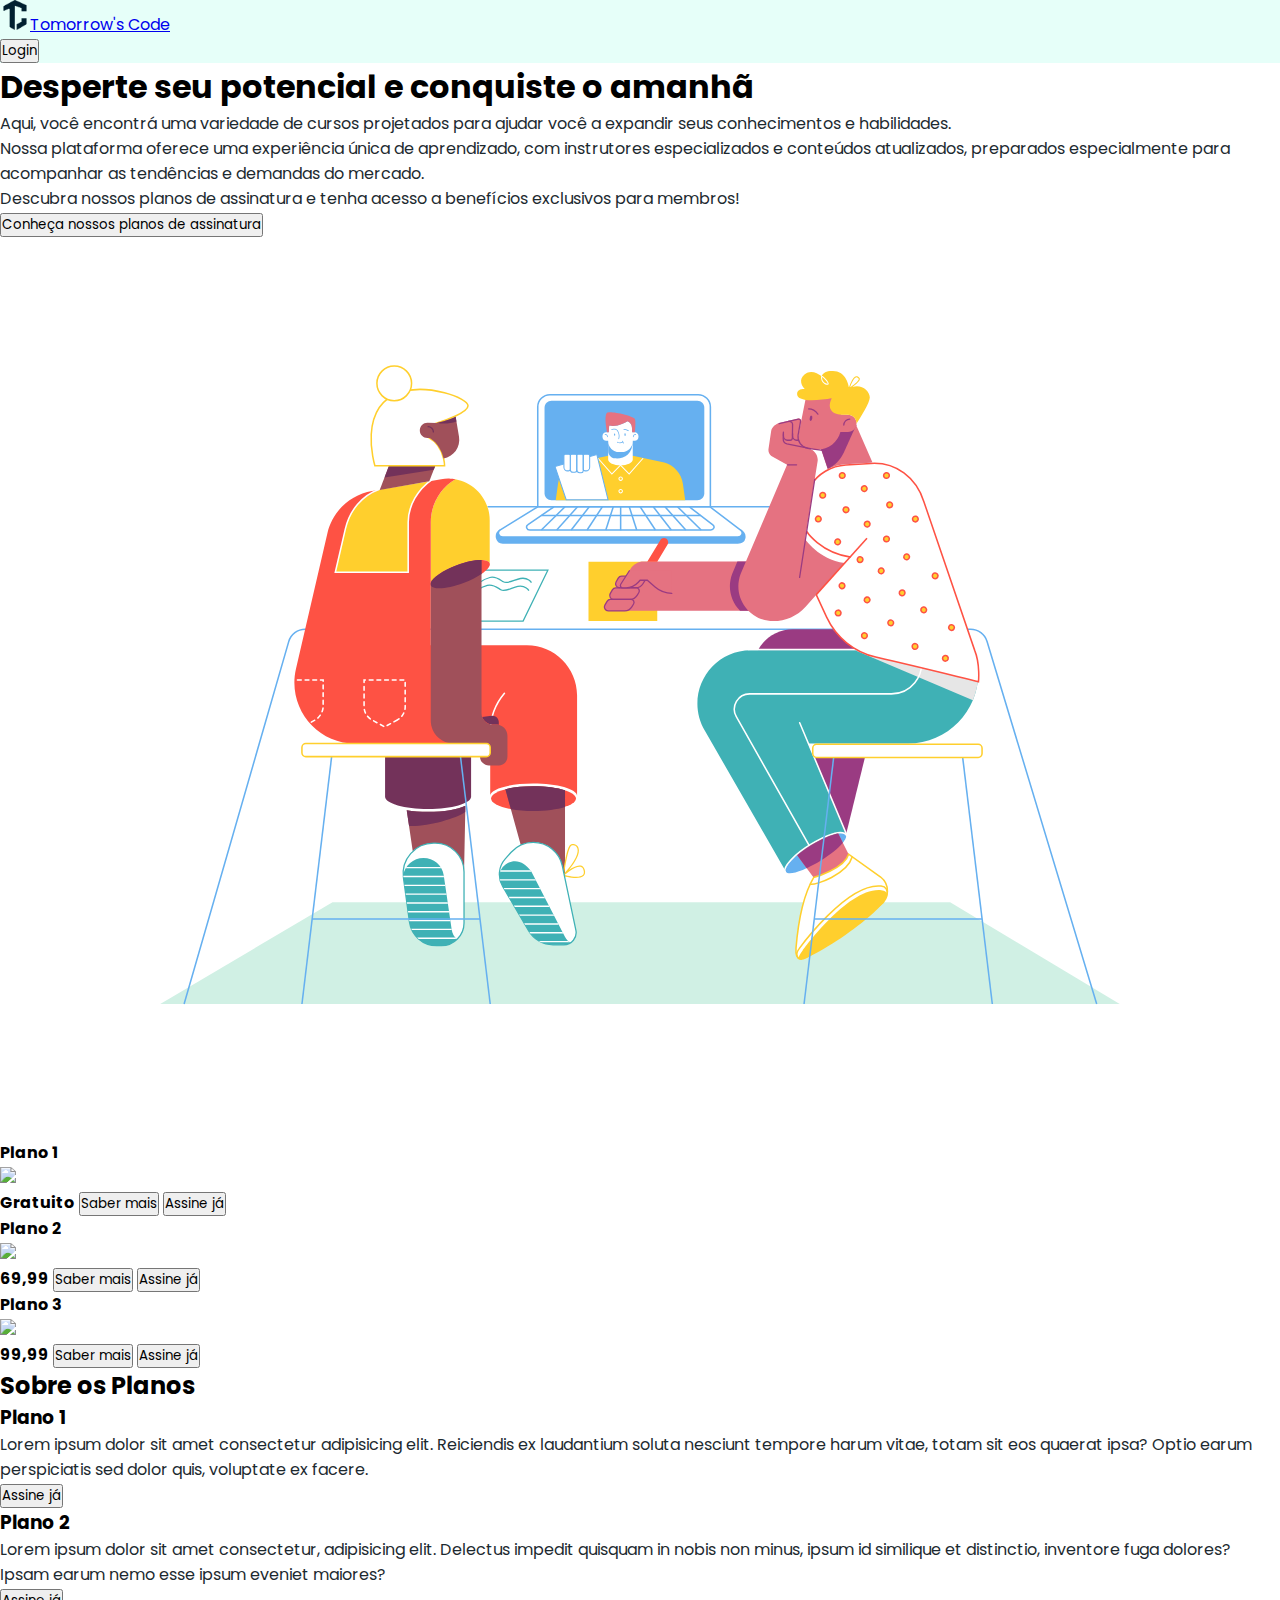
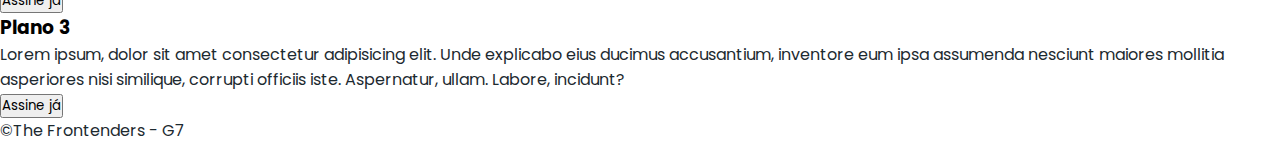
==== index.html @ b1575013 "abertura de section para separar as div" ====
<!DOCTYPE html>
<html lang="pt-br">
  <head>
    <meta charset="UTF-8" />
    <meta name="viewport" content="width=device-width, initial-scale=1.0" />
    <!--Link CSS-->
    <link rel="stylesheet" href="./css/index.css" />
    <link rel="stylesheet" href="./css/reset.css" />

    <!--link e scripts do Bootstrap-->
    <link
      rel="stylesheet"
      href="https://stackpath.bootstrapcdn.com/bootstrap/4.1.3/css/bootstrap.min.css"
      integrity="sha384-MCw98/SFnGE8fJT3GXwEOngsV7Zt27NXFoaoApmYm81iuXoPkFOJwJ8ERdknLPMO"
      crossorigin="anonymous"
    />
    <script
      src="https://code.jquery.com/jquery-3.3.1.slim.min.js"
      integrity="sha384-q8i/X+965DzO0rT7abK41JStQIAqVgRVzpbzo5smXKp4YfRvH+8abtTE1Pi6jizo"
      crossorigin="anonymous"
      defer
    ></script>
    <script
      src="https://cdnjs.cloudflare.com/ajax/libs/popper.js/1.14.3/umd/popper.min.js"
      integrity="sha384-ZMP7rVo3mIykV+2+9J3UJ46jBk0WLaUAdn689aCwoqbBJiSnjAK/l8WvCWPIPm49"
      crossorigin="anonymous"
      defer
    ></script>
    <script
      src="https://stackpath.bootstrapcdn.com/bootstrap/4.1.3/js/bootstrap.min.js"
      integrity="sha384-ChfqqxuZUCnJSK3+MXmPNIyE6ZbWh2IMqE241rYiqJxyMiZ6OW/JmZQ5stwEULTy"
      crossorigin="anonymous"
      defer
    ></script>

    <title>Tomorrow's Code</title>
  </head>

  <body>
    <header>
      <nav
        class="navbar justify-content-lg-between"
        style="background-color: #e6fff9"
      >
        <!--logotipo-->
        <a class="navbar-brand" href="./index.html">
          <img
            src="./assets/logo.svg"
            width="30"
            height="30"
            alt=""
          />Tomorrow's Code
        </a>

        <!--Nav links-->
        <div class="justify-content-lg-between">
          <!--Botão de login-->
          <button type="button" class="btn btn-outline-info">Login</button>
          <!-- Botão de cadastro
                    <button type="button" class="btn btn-info">Inscreva-se</button> -->
        </div>
      </nav>
    </header>

    <body>
      <main>
        <div class="container">
          <div class="row align-items-center">
            <div class="col-lg-6">
              <div class="mb-5 mb-lg-0 text-lg-start">
                <h1 class="mb-4">
                  Desperte seu potencial e conquiste o amanhã
                </h1>
                <p class="fw-normal text-muted mb-3">
                  Aqui, você encontrá uma variedade de cursos projetados para
                  ajudar você a expandir seus conhecimentos e habilidades.
                </p>
                <p class="fw-normal text-muted mb-3">
                  Nossa plataforma oferece uma experiência única de aprendizado,
                  com instrutores especializados e conteúdos atualizados,
                  preparados especialmente para acompanhar as tendências e
                  demandas do mercado.
                </p>
                <p class="fw-normal text-muted mb-3">
                  Descubra nossos planos de assinatura e tenha acesso a
                  benefícios exclusivos para membros!
                </p>
                <div class="d-flex flex-column flex-lg-row align-items-center">
                  <a class="me-lg-3 mb-4 mb-lg-0" href="#">
                    <button class="btn-info btn">
                      Conheça nossos planos de assinatura
                    </button>
                  </a>
                </div>
              </div>
            </div>
            <div class="col-lg-6">
              <img src="./assets/ilutracao-home.svg" alt="ilustração" />
            </div>
          </div>
        </div>
        <section class="planos">
          <div class="plano1">
            <h4>Plano 1</h4>
            <img src="./assets/21864184_6502423.jpg" />
            <ul>
              <li></li>
            </ul>
            <b>Gratuito</b>
            <a href=""><button>Saber mais</button></a>
            <a href=""><button>Assine já</button></a>
          </div>
          <div class="plano2">
            <h4>Plano 2</h4>
            <img src="./assets/5718903_2926563.jpg" />
            <ul>
              <li></li>
            </ul>
            <b>69,99</b>
            <a href=""><button>Saber mais</button></a>
            <a href=""><button>Assine já</button></a>
          </div>
          <div class="plano3">
            <h4>Plano 3</h4>
            <img src="./assets/6572420_3301602.jpg" />
            <ul>
              <li></li>
            </ul>
            <b>99,99</b>
            <a href=""><button>Saber mais</button></a>
            <a href=""><button>Assine já</button></a>
          </div>
        </section>
        <section class="sobreOsPlanos">
          <div class="tituloSobrePlanos">
            <h2>Sobre os Planos</h2>
          </div>
          <div class="sobrePlano1">
            <h3>Plano 1</h3>
            <p>
              Lorem ipsum dolor sit amet consectetur adipisicing elit.
              Reiciendis ex laudantium soluta nesciunt tempore harum vitae,
              totam sit eos quaerat ipsa? Optio earum perspiciatis sed dolor
              quis, voluptate ex facere.
            </p>
            <a href=""><button>Assine já</button></a>
          </div>
          <div class="sobrePlano2">
            <h3>Plano 2</h3>
            <p>
              Lorem ipsum dolor sit amet consectetur, adipisicing elit. Delectus
              impedit quisquam in nobis non minus, ipsum id similique et
              distinctio, inventore fuga dolores? Ipsam earum nemo esse ipsum
              eveniet maiores?
            </p>
            <a href=""><button>Assine já</button></a>
          </div>
          <div class="sobrePlano3">
            <h3>Plano 3</h3>
            <p>
              Lorem ipsum, dolor sit amet consectetur adipisicing elit. Unde
              explicabo eius ducimus accusantium, inventore eum ipsa assumenda
              nesciunt maiores mollitia asperiores nisi similique, corrupti
              officiis iste. Aspernatur, ullam. Labore, incidunt?
            </p>
            <a href=""><button>Assine já</button></a>
          </div>
        </section>
      </main>
    </body>
    <footer>
      <p>&copy;The Frontenders - G7</p>
    </footer>
  </body>
</html>
---- css/index.css ----
p{
    color: #1d2a30;
}

.btn-info{
margin: 0 !important;
}
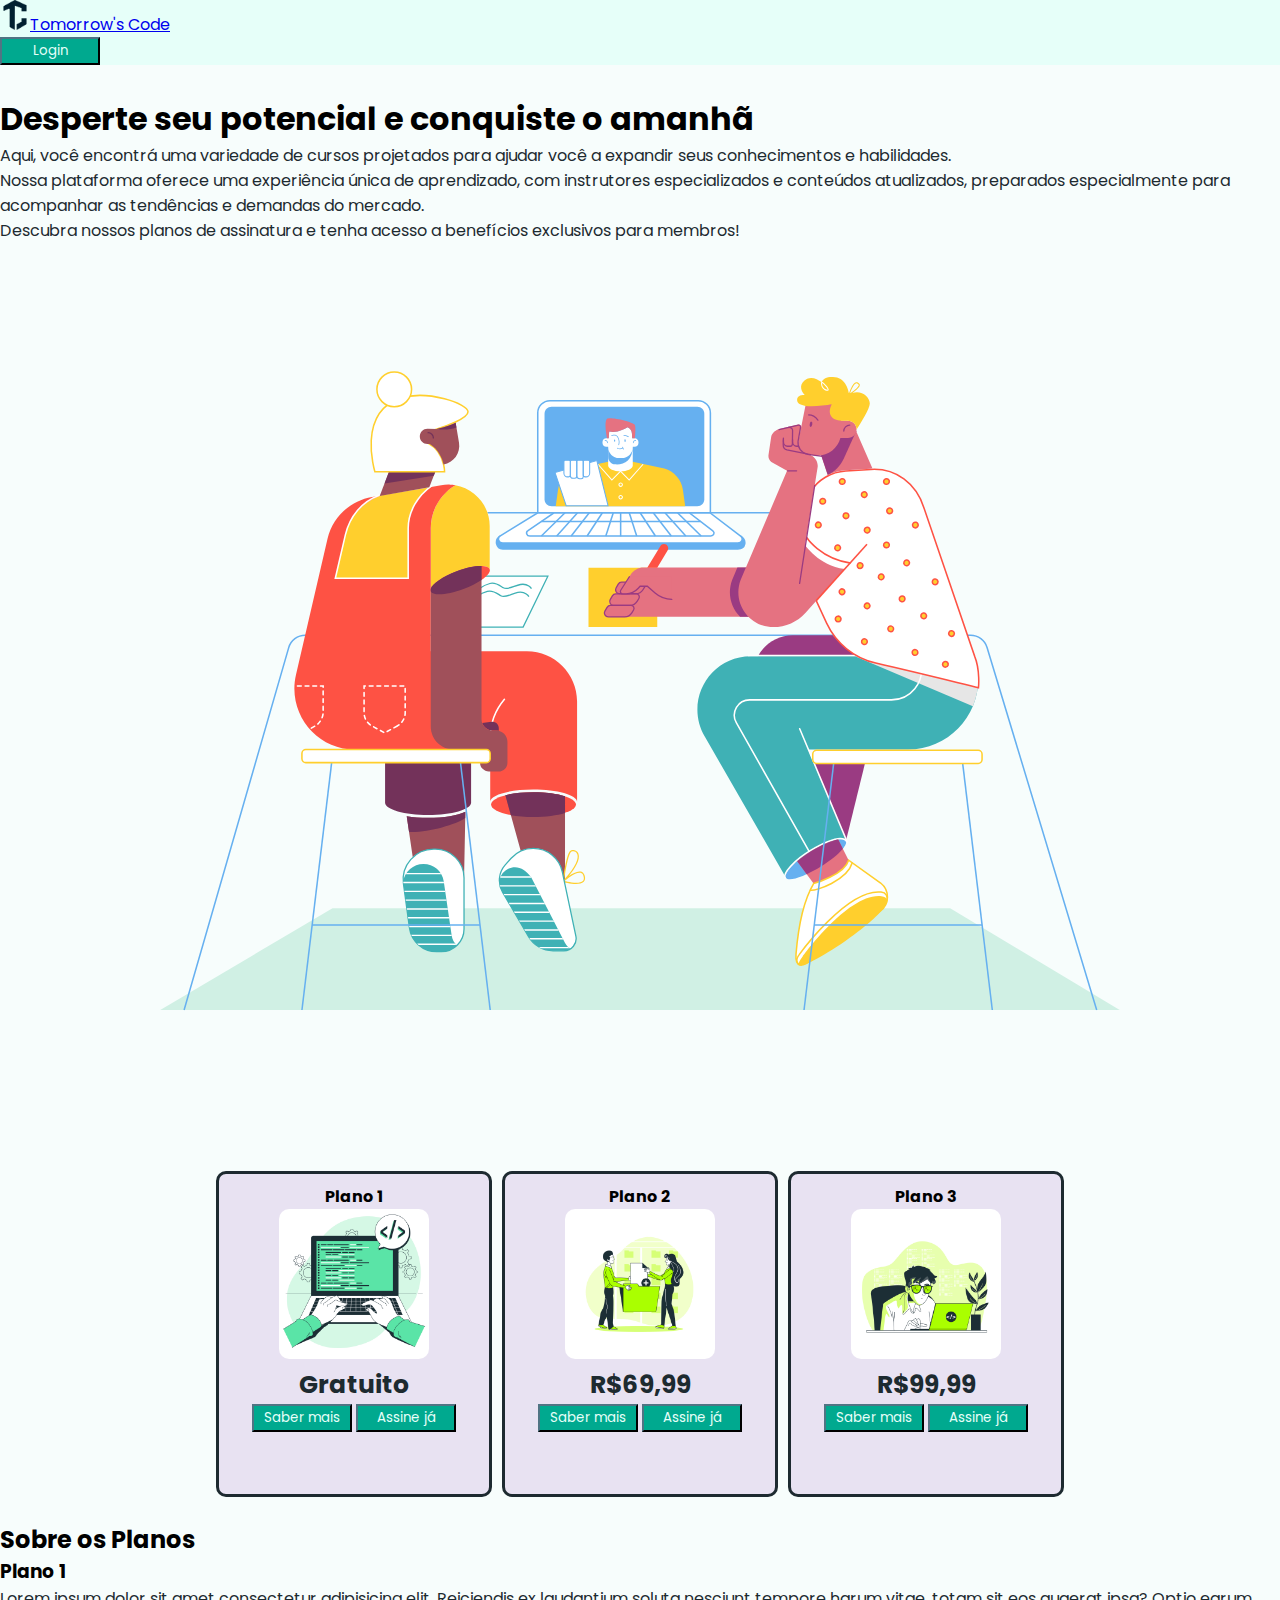
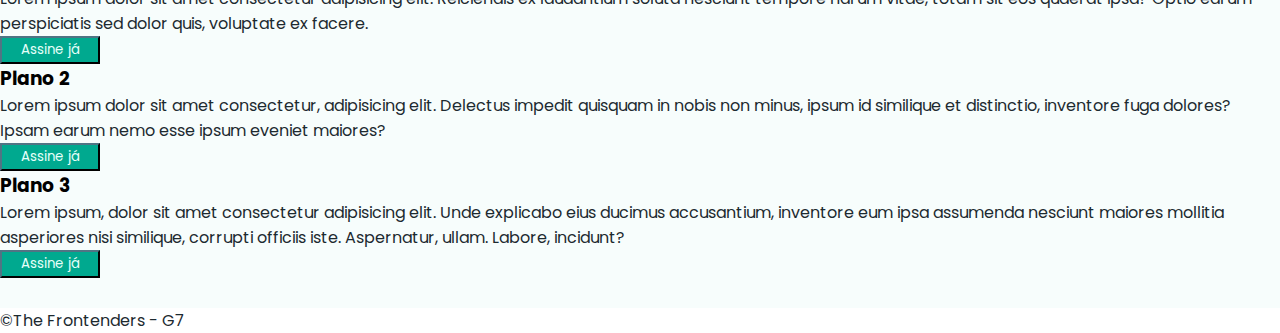
==== commit 023d6385: "Merge pull request #5 from VictorVechi/index" ====
--- a/index.html
+++ b/index.html
@@ -85,13 +85,13 @@
                   Descubra nossos planos de assinatura e tenha acesso a
                   benefícios exclusivos para membros!
                 </p>
-                <div class="d-flex flex-column flex-lg-row align-items-center">
+                <!-- <div class="d-flex flex-column flex-lg-row align-items-center">
                   <a class="me-lg-3 mb-4 mb-lg-0" href="#">
                     <button class="btn-info btn">
                       Conheça nossos planos de assinatura
                     </button>
                   </a>
-                </div>
+                </div> -->
               </div>
             </div>
             <div class="col-lg-6">
@@ -102,33 +102,39 @@
         <section class="planos">
           <div class="plano1">
             <h4>Plano 1</h4>
-            <img src="./assets/21864184_6502423.jpg" />
+            <img class="imagens" src="./assets/21864184_6502423.jpg" >
             <ul>
               <li></li>
             </ul>
             <b>Gratuito</b>
+            <div>
             <a href=""><button>Saber mais</button></a>
             <a href=""><button>Assine já</button></a>
+            </div>
           </div>
           <div class="plano2">
             <h4>Plano 2</h4>
-            <img src="./assets/5718903_2926563.jpg" />
+            <img class="imagens" src="./assets/5718903_2926563.jpg" />
             <ul>
               <li></li>
             </ul>
-            <b>69,99</b>
+            <b>R$69,99</b>
+          <div>
             <a href=""><button>Saber mais</button></a>
             <a href=""><button>Assine já</button></a>
+          </div>  
           </div>
           <div class="plano3">
             <h4>Plano 3</h4>
-            <img src="./assets/6572420_3301602.jpg" />
+            <img class="imagens" src="./assets/6572420_3301602.jpg" />
             <ul>
               <li></li>
             </ul>
-            <b>99,99</b>
+            <b>R$99,99</b>
+            <div>
             <a href=""><button>Saber mais</button></a>
             <a href=""><button>Assine já</button></a>
+            </div>
           </div>
         </section>
         <section class="sobreOsPlanos">
--- a/css/index.css
+++ b/css/index.css
@@ -1,3 +1,9 @@
+
+main {
+    background-color: #f7fdfc;
+    margin: 0px auto;
+    padding: 30px 0;
+    }
 
 p{
     color: #1d2a30;
@@ -5,4 +11,108 @@
 
 .btn-info{
 margin: 0 !important;
-}+}
+
+/* ----------------------------------------------------- Estilização dos Cards de preço ---- */
+.planos{
+    display: flex;
+    flex-direction: row;
+    justify-content: center;
+    margin: auto;
+    padding: 20px;
+  
+
+
+}
+
+
+.plano1{
+  border: solid #1d2a30;
+  text-align: center;
+  margin: 5px;
+  width: 250px; 
+  height: 300px; 
+  border-radius: 10px;  
+  padding:10px;
+  background-color:#E8E2F2 
+    
+}
+
+.plano2{
+ border:  solid #1d2a30;
+ text-align: center;
+ margin: 5px;
+ width: 250px; 
+  height: 300px; 
+  border-radius: 10px;
+  padding:10px;
+  background-color:#E8E2F2 
+}
+
+.plano3{
+    border: solid #1d2a30;
+    text-align: center;
+    margin: 5px;
+    width: 250px; 
+    height: 300px; 
+    border-radius: 10px;
+    padding:10px;
+    background-color:#E8E2F2 
+   
+}
+
+b{
+    font-size:25px;
+    color: #1d2a30; 
+    text-shadow: 
+    -1px -1px 0px #FFF, 
+    -1px 1px 0px #FFF,      
+     1px -1px 0px #FFF,    
+     1px 
+    
+}
+
+
+button{
+    color: #e6fff9;
+    background-color: #00a98f;
+    border-color:#1d2a30;
+    transition:0.2s;
+    cursor:pointer;
+    width:100px;
+    padding:2px
+   
+
+}
+button:hover{
+    transform: scale(1.07);
+}
+/* -------------------------------------------------------- Estilização das imagens dispostas no cards de preço --- */
+
+.imagens{
+    width: 150px;
+    height: 150px;
+    margin: auto;
+    border-radius:10px;
+
+}
+
+
+
+
+/* ------------------------------------------------------- Estilização dos blocos explicativos dos planos ----- */
+
+.tituloSobrePlanos{}
+
+.sobrePlanos1{
+    border: #1d2a30;
+}
+
+.sobrePlanos2{
+    border: salmon;
+}
+
+.sobrePlanos3{
+    border: magenta;
+}
+
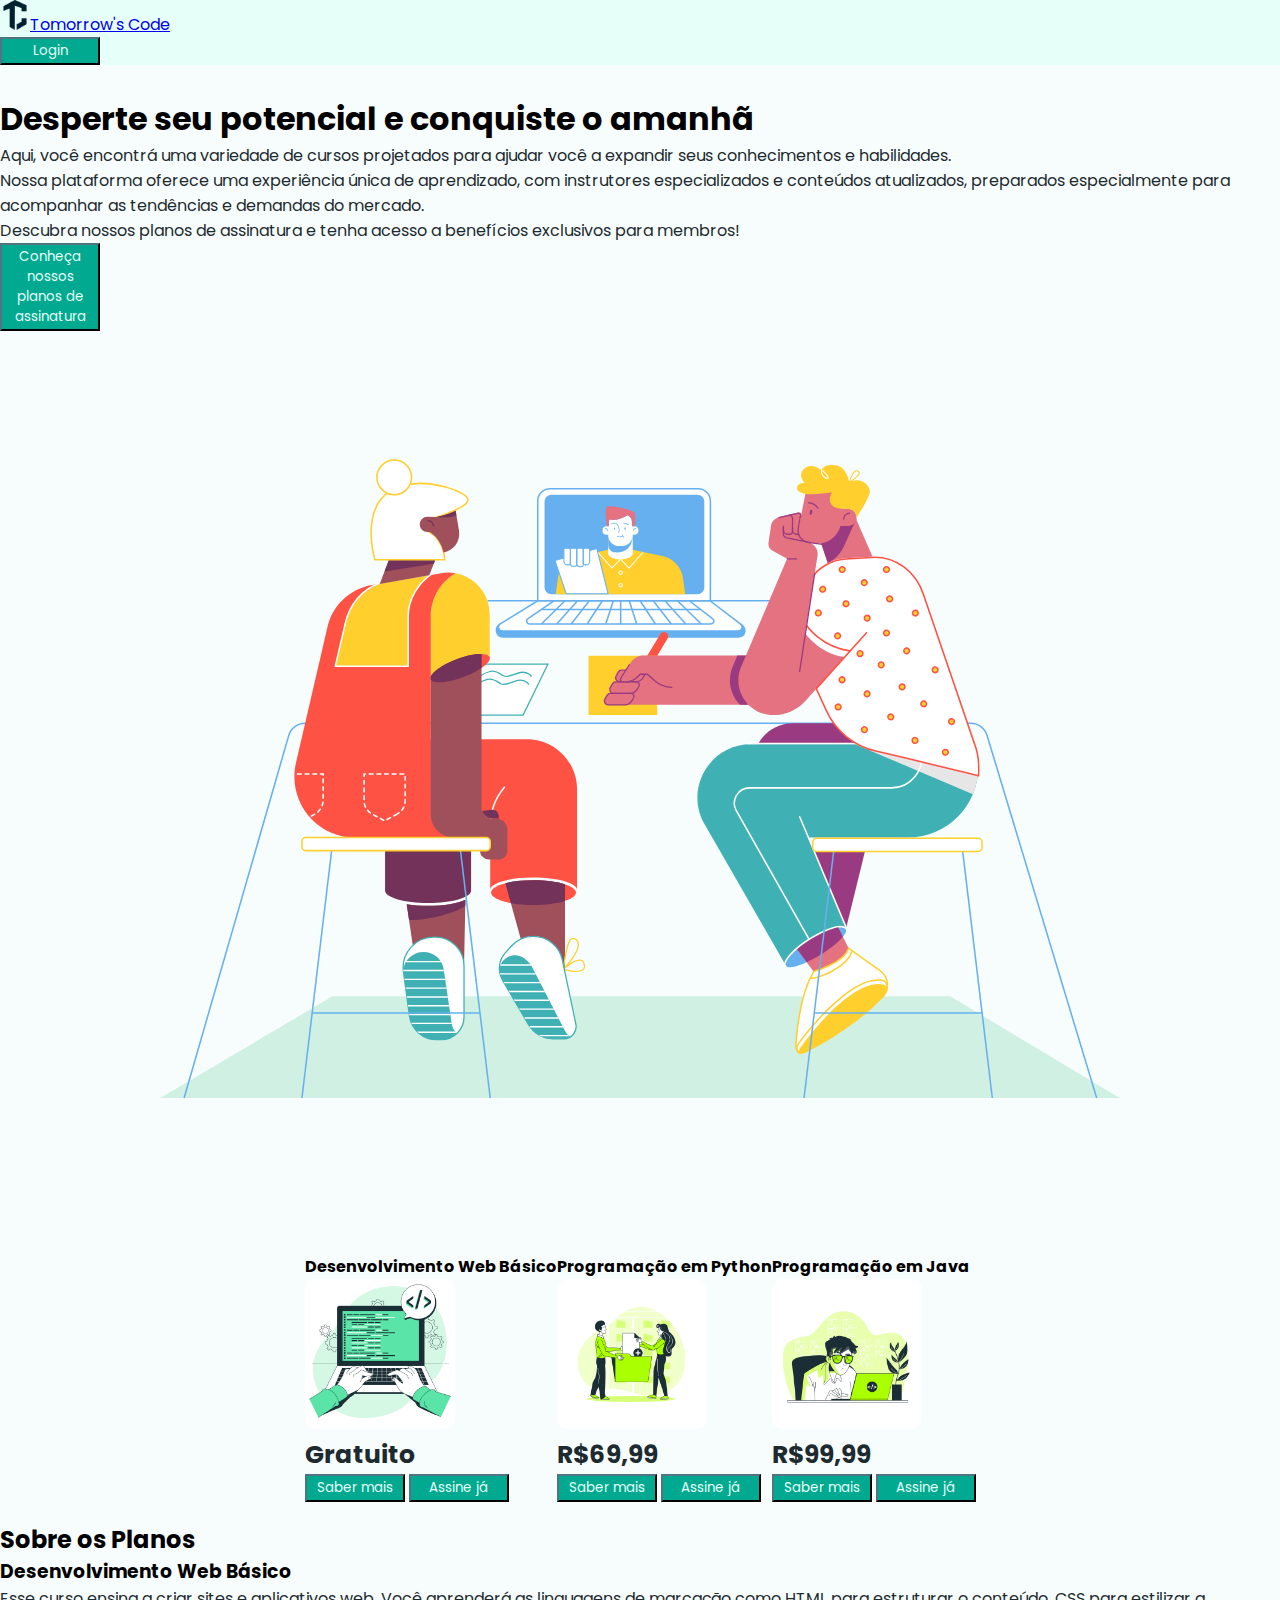
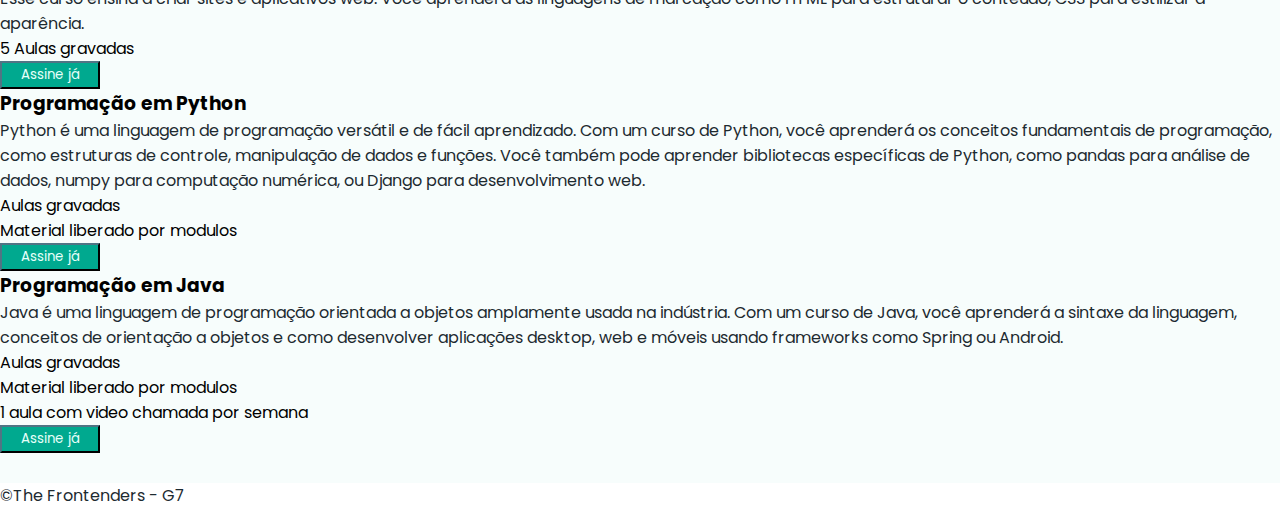
==== commit a1970eae: "Mudança de nome de classe" ====
--- a/index.html
+++ b/index.html
@@ -85,13 +85,13 @@
                   Descubra nossos planos de assinatura e tenha acesso a
                   benefícios exclusivos para membros!
                 </p>
-                <!-- <div class="d-flex flex-column flex-lg-row align-items-center">
+                <div class="d-flex flex-column flex-lg-row align-items-center">
                   <a class="me-lg-3 mb-4 mb-lg-0" href="#">
                     <button class="btn-info btn">
                       Conheça nossos planos de assinatura
                     </button>
                   </a>
-                </div> -->
+                </div>
               </div>
             </div>
             <div class="col-lg-6">
@@ -100,80 +100,82 @@
           </div>
         </div>
         <section class="planos">
-          <div class="plano1">
-            <h4>Plano 1</h4>
+          <div class="cardPlano">
+            <h4>Desenvolvimento Web Básico</h4>
             <img class="imagens" src="./assets/21864184_6502423.jpg" >
             <ul>
               <li></li>
             </ul>
             <b>Gratuito</b>
             <div>
-            <a href=""><button>Saber mais</button></a>
-            <a href=""><button>Assine já</button></a>
+            <a href="#sessao1"><button class="btn btn-outline-info">Saber mais</button></a>
+            <a href="../cadastro.html"><button class="btn-info btn">Assine já</button></a>
             </div>
           </div>
-          <div class="plano2">
-            <h4>Plano 2</h4>
+          <div class="cardPlano">
+            <h4>Programação em Python</h4>
             <img class="imagens" src="./assets/5718903_2926563.jpg" />
             <ul>
               <li></li>
             </ul>
             <b>R$69,99</b>
           <div>
-            <a href=""><button>Saber mais</button></a>
-            <a href=""><button>Assine já</button></a>
+            <a href="#sessao2"><button class="btn btn-outline-info">Saber mais</button></a>
+            <a href="../cadastro.html"><button class="btn-info btn">Assine já</button></a>
           </div>  
           </div>
-          <div class="plano3">
-            <h4>Plano 3</h4>
+          <div class="cardPlano">
+            <h4>Programação em Java</h4>
             <img class="imagens" src="./assets/6572420_3301602.jpg" />
             <ul>
               <li></li>
             </ul>
             <b>R$99,99</b>
             <div>
-            <a href=""><button>Saber mais</button></a>
-            <a href=""><button>Assine já</button></a>
+            <a href="#sessao3"><button class="btn btn-outline-info">Saber mais</button></a>
+            <a href="../cadastro.html"><button class="btn-info btn">Assine já</button></a>
             </div>
           </div>
         </section>
         <section class="sobreOsPlanos">
-          <div class="tituloSobrePlanos">
+          <div class="tituloDescricao">
             <h2>Sobre os Planos</h2>
           </div>
-          <div class="sobrePlano1">
-            <h3>Plano 1</h3>
+          <div class="descricaoPlano" id="sessao1">
+            <h3 class="tituloSobrePlanos">Desenvolvimento Web Básico</h3>
             <p>
-              Lorem ipsum dolor sit amet consectetur adipisicing elit.
-              Reiciendis ex laudantium soluta nesciunt tempore harum vitae,
-              totam sit eos quaerat ipsa? Optio earum perspiciatis sed dolor
-              quis, voluptate ex facere.
+            Esse curso ensina a criar sites e aplicativos web. Você aprenderá as linguagens de marcação como HTML para estruturar o conteúdo, CSS para estilizar a aparência.
             </p>
-            <a href=""><button>Assine já</button></a>
+            <ul class="lista">
+                <li>5 Aulas gravadas</li>
+            </ul>
+            <a href="../cadastro.html"> <button class="btn-info btn">Assine já</button></a>
           </div>
-          <div class="sobrePlano2">
-            <h3>Plano 2</h3>
+          <div class="descricaoPlano" id="sessao2">
+            <h3 class="tituloSobrePlanos">Programação em Python</h3>
             <p>
-              Lorem ipsum dolor sit amet consectetur, adipisicing elit. Delectus
-              impedit quisquam in nobis non minus, ipsum id similique et
-              distinctio, inventore fuga dolores? Ipsam earum nemo esse ipsum
-              eveniet maiores?
+            Python é uma linguagem de programação versátil e de fácil aprendizado. Com um curso de Python, você aprenderá os conceitos fundamentais de programação, como estruturas de controle, manipulação de dados e funções. Você também pode aprender bibliotecas específicas de Python, como pandas para análise de dados, numpy para computação numérica, ou Django para desenvolvimento web.
             </p>
-            <a href=""><button>Assine já</button></a>
+            <ul class="lista">
+                <li>Aulas gravadas</li>
+                <li>Material liberado por modulos</li>
+            </ul>
+            <a href="../cadastro.html"><button class="btn-info btn">Assine já</button></a>
           </div>
-          <div class="sobrePlano3">
-            <h3>Plano 3</h3>
+          <div class="descricaoPlano" id="sessao3">
+            <h3 class="tituloSobrePlanos">Programação em Java</h3>
             <p>
-              Lorem ipsum, dolor sit amet consectetur adipisicing elit. Unde
-              explicabo eius ducimus accusantium, inventore eum ipsa assumenda
-              nesciunt maiores mollitia asperiores nisi similique, corrupti
-              officiis iste. Aspernatur, ullam. Labore, incidunt?
+            Java é uma linguagem de programação orientada a objetos amplamente usada na indústria. Com um curso de Java, você aprenderá a sintaxe da linguagem, conceitos de orientação a objetos e como desenvolver aplicações desktop, web e móveis usando frameworks como Spring ou Android.
             </p>
-            <a href=""><button>Assine já</button></a>
+            <ul class="lista">
+                <li>Aulas gravadas</li>
+                <li>Material liberado por modulos</li>
+                <li>1 aula com video chamada por semana</li>   
+            </ul>
+            <a href="../cadastro.html"><button class="btn-info btn">Assine já</button></a>
           </div>
         </section>
       </main>
-    </body>
     <footer>
       <p>&copy;The Frontenders - G7</p>
     </footer>
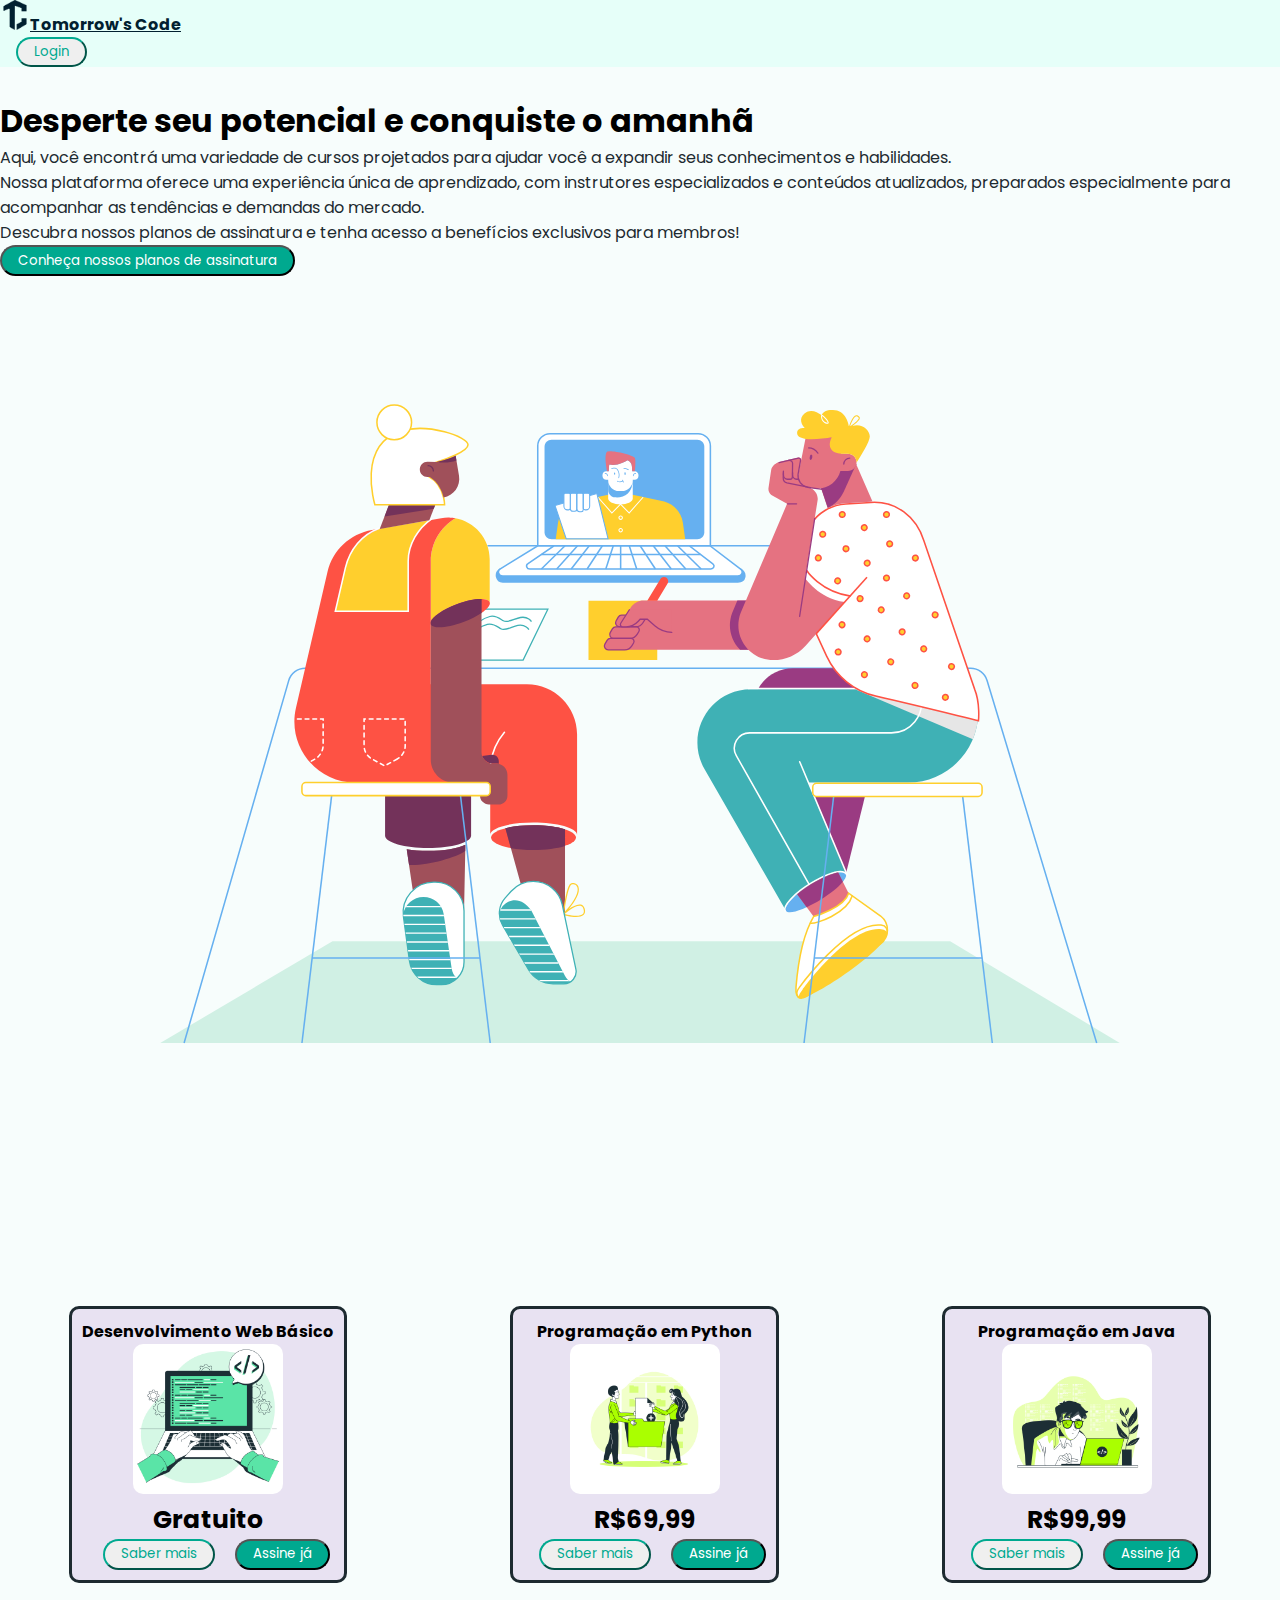
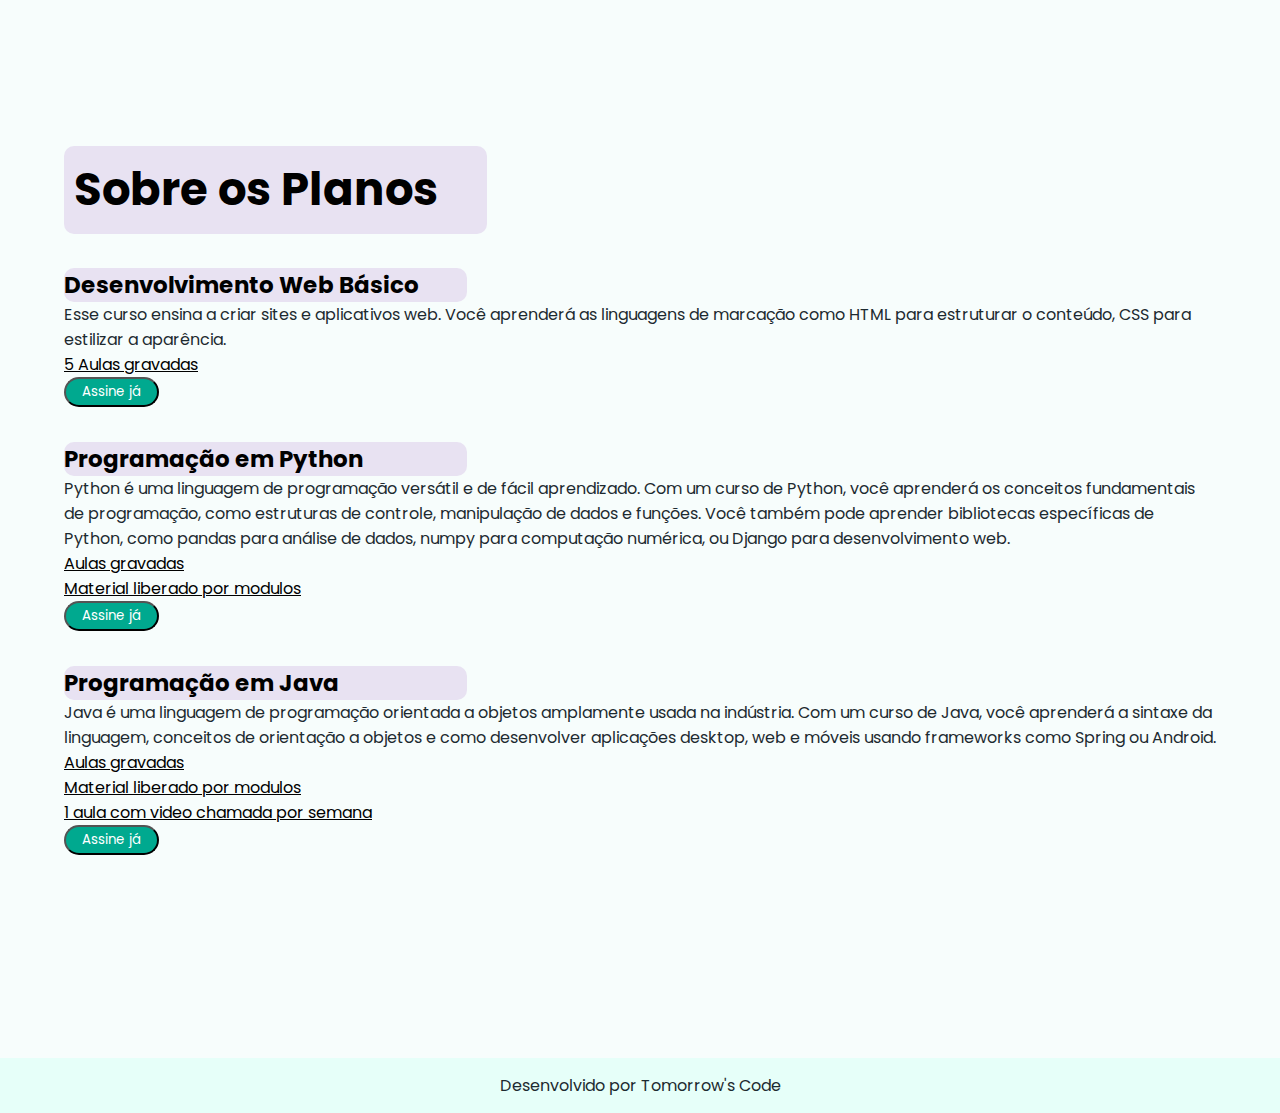
==== commit 8800ae04: "Fix: Corrige o caminho dos links" ====
--- a/index.html
+++ b/index.html
@@ -1,6 +1,7 @@
 <!DOCTYPE html>
 <html lang="pt-br">
-  <head>
+
+<head>
     <meta charset="UTF-8" />
     <meta name="viewport" content="width=device-width, initial-scale=1.0" />
     <!--Link CSS-->
@@ -8,176 +9,178 @@
     <link rel="stylesheet" href="./css/reset.css" />
 
     <!--link e scripts do Bootstrap-->
-    <link
-      rel="stylesheet"
-      href="https://stackpath.bootstrapcdn.com/bootstrap/4.1.3/css/bootstrap.min.css"
-      integrity="sha384-MCw98/SFnGE8fJT3GXwEOngsV7Zt27NXFoaoApmYm81iuXoPkFOJwJ8ERdknLPMO"
-      crossorigin="anonymous"
-    />
-    <script
-      src="https://code.jquery.com/jquery-3.3.1.slim.min.js"
-      integrity="sha384-q8i/X+965DzO0rT7abK41JStQIAqVgRVzpbzo5smXKp4YfRvH+8abtTE1Pi6jizo"
-      crossorigin="anonymous"
-      defer
-    ></script>
-    <script
-      src="https://cdnjs.cloudflare.com/ajax/libs/popper.js/1.14.3/umd/popper.min.js"
-      integrity="sha384-ZMP7rVo3mIykV+2+9J3UJ46jBk0WLaUAdn689aCwoqbBJiSnjAK/l8WvCWPIPm49"
-      crossorigin="anonymous"
-      defer
-    ></script>
-    <script
-      src="https://stackpath.bootstrapcdn.com/bootstrap/4.1.3/js/bootstrap.min.js"
-      integrity="sha384-ChfqqxuZUCnJSK3+MXmPNIyE6ZbWh2IMqE241rYiqJxyMiZ6OW/JmZQ5stwEULTy"
-      crossorigin="anonymous"
-      defer
-    ></script>
+    <link rel="stylesheet" href="https://stackpath.bootstrapcdn.com/bootstrap/4.1.3/css/bootstrap.min.css"
+        integrity="sha384-MCw98/SFnGE8fJT3GXwEOngsV7Zt27NXFoaoApmYm81iuXoPkFOJwJ8ERdknLPMO" crossorigin="anonymous" />
+    <script src="https://code.jquery.com/jquery-3.3.1.slim.min.js"
+        integrity="sha384-q8i/X+965DzO0rT7abK41JStQIAqVgRVzpbzo5smXKp4YfRvH+8abtTE1Pi6jizo" crossorigin="anonymous"
+        defer></script>
+    <script src="https://cdnjs.cloudflare.com/ajax/libs/popper.js/1.14.3/umd/popper.min.js"
+        integrity="sha384-ZMP7rVo3mIykV+2+9J3UJ46jBk0WLaUAdn689aCwoqbBJiSnjAK/l8WvCWPIPm49" crossorigin="anonymous"
+        defer></script>
+    <script src="https://stackpath.bootstrapcdn.com/bootstrap/4.1.3/js/bootstrap.min.js"
+        integrity="sha384-ChfqqxuZUCnJSK3+MXmPNIyE6ZbWh2IMqE241rYiqJxyMiZ6OW/JmZQ5stwEULTy" crossorigin="anonymous"
+        defer></script>
 
     <title>Tomorrow's Code</title>
-  </head>
+</head>
 
-  <body>
+<body>
+
+    <!-- ------------------------------------------------------------------------------Cabeçalho----- -->
+
     <header>
-      <nav
-        class="navbar justify-content-lg-between"
-        style="background-color: #e6fff9"
-      >
-        <!--logotipo-->
-        <a class="navbar-brand" href="./index.html">
-          <img
-            src="./assets/logo.svg"
-            width="30"
-            height="30"
-            alt=""
-          />Tomorrow's Code
-        </a>
+        <nav class="navbar justify-content-lg-between" style="background-color: #e6fff9">
+            <!--logotipo-->
+            <a class="navbar-brand" href="./index.html">
+                <img src="./assets/logo.svg" width="30" height="30" alt="" />Tomorrow's Code
+            </a>
 
-        <!--Nav links-->
-        <div class="justify-content-lg-between">
-          <!--Botão de login-->
-          <button type="button" class="btn btn-outline-info">Login</button>
-          <!-- Botão de cadastro
+            <!--Nav links-->
+            <div class="justify-content-lg-between">
+                <!--Botão de login-->
+                <a href="./html/login.html">
+                    <button type="button" class="btn btn-outline-info">Login</button>
+                </a>
+                <!-- Botão de cadastro
                     <button type="button" class="btn btn-info">Inscreva-se</button> -->
-        </div>
-      </nav>
+
+            </div>
+
+        </nav>
     </header>
 
-    <body>
-      <main>
+    <!-- --------------------------------------------------------informações gerais sobre a empresa --- -->
+
+    <main>
         <div class="container">
-          <div class="row align-items-center">
-            <div class="col-lg-6">
-              <div class="mb-5 mb-lg-0 text-lg-start">
-                <h1 class="mb-4">
-                  Desperte seu potencial e conquiste o amanhã
-                </h1>
+            <div class="row align-items-center">
+                <div class="col-lg-6">
+                    <div class="mb-5 mb-lg-0 text-lg-start">
+                        <h1 class="mb-4">Desperte seu potencial e conquiste o amanhã</h1>
+                        <p class="fw-normal text-muted mb-3">
+                            Aqui, você encontrá uma variedade de cursos projetados para
+                            ajudar você a expandir seus conhecimentos e habilidades.
+                        </p>
+                        <p class="fw-normal text-muted mb-3">
+                            Nossa plataforma oferece uma experiência única de aprendizado,
+                            com instrutores especializados e conteúdos atualizados,
+                            preparados especialmente para acompanhar as tendências e
+                            demandas do mercado.
+                        </p>
+                        <p class="fw-normal text-muted mb-3">
+                            Descubra nossos planos de assinatura e tenha acesso a benefícios
+                            exclusivos para membros!
+                        </p>
+                        <div class="d-flex flex-column flex-lg-row align-items-center">
+                            <a class="me-lg-3 mb-4 mb-lg-0" href="#planos">
+                                <button class="btn-info btn">
+                                    Conheça nossos planos de assinatura
+                                </button>
+                            </a>
+                        </div>
+                    </div>
+                </div>
+                <div class="col-lg-6">
+                    <img src="./assets/ilutracao-home.svg" alt="ilustração" />
+                </div>
+            </div>
+        </div>
+        <!-- ---------------------------------------------------------------------------------- Cards com os planos ---- -->
+        <section class="planos" id="planos">
+            <div class="cardPlano">
+                <h4>Desenvolvimento Web Básico</h4>
+                <img class="imagens" src="./assets/21864184_6502423.jpg" />
+                <ul>
+                    <li></li>
+                </ul>
+                <b>Gratuito</b>
+                <div>
+                    <a href="#sessao1"><button class="btn btn-outline-info">Saber mais</button></a>
+                    <a href="./html/cadastro.html"><button class="btn-info btn">Assine já</button></a>
+                </div>
+            </div>
+            <div class="cardPlano">
+                <h4>Programação em Python</h4>
+                <img class="imagens" src="./assets/5718903_2926563.jpg" />
+                <ul>
+                    <li></li>
+                </ul>
+                <b>R$69,99</b>
+                <div>
+                    <a href="#sessao2"><button class="btn btn-outline-info">Saber mais</button></a>
+                    <a href="./html/cadastro.html"><button class="btn-info btn">Assine já</button></a>
+                </div>
+            </div>
+            <div class="cardPlano">
+                <h4>Programação em Java</h4>
+                <img class="imagens" src="./assets/6572420_3301602.jpg" />
+                <ul>
+                    <li></li>
+                </ul>
+                <b>R$99,99</b>
+                <div>
+                    <a href="#sessao3"><button class="btn btn-outline-info">Saber mais</button></a>
+                    <a href="./html/cadastro.html"><button class="btn-info btn">Assine já</button></a>
+                </div>
+            </div>
+        </section>
+        <!-- -------------------------------------------------------------------------Detalhes sobre os planos-------->
+        <section class="sobreOsPlanos">
+            <div class="tituloDescricao">
+                <h2>Sobre os Planos</h2>
+            </div>
+            <div class="descricaoPlano" id="sessao1">
+                <h3 class="tituloSobrePlanos">Desenvolvimento Web Básico</h3>
                 <p class="fw-normal text-muted mb-3">
-                  Aqui, você encontrá uma variedade de cursos projetados para
-                  ajudar você a expandir seus conhecimentos e habilidades.
+                    Esse curso ensina a criar sites e aplicativos web. Você aprenderá as
+                    linguagens de marcação como HTML para estruturar o conteúdo, CSS
+                    para estilizar a aparência.
                 </p>
+                <ul class="lista">
+                    <li>5 Aulas gravadas</li>
+                </ul>
+                <a href="./html/cadastro.html">
+                    <button class="btn-info btn">Assine já</button></a>
+            </div>
+            <div class="descricaoPlano" id="sessao2">
+                <h3 class="tituloSobrePlanos">Programação em Python</h3>
                 <p class="fw-normal text-muted mb-3">
-                  Nossa plataforma oferece uma experiência única de aprendizado,
-                  com instrutores especializados e conteúdos atualizados,
-                  preparados especialmente para acompanhar as tendências e
-                  demandas do mercado.
+                    Python é uma linguagem de programação versátil e de fácil
+                    aprendizado. Com um curso de Python, você aprenderá os conceitos
+                    fundamentais de programação, como estruturas de controle,
+                    manipulação de dados e funções. Você também pode aprender
+                    bibliotecas específicas de Python, como pandas para análise de
+                    dados, numpy para computação numérica, ou Django para
+                    desenvolvimento web.
                 </p>
+                <ul class="lista">
+                    <li>Aulas gravadas</li>
+                    <li>Material liberado por modulos</li>
+                </ul>
+                <a href="./html/cadastro.html"><button class="btn-info btn">Assine já</button></a>
+            </div>
+            <div class="descricaoPlano" id="sessao3">
+                <h3 class="tituloSobrePlanos">Programação em Java</h3>
                 <p class="fw-normal text-muted mb-3">
-                  Descubra nossos planos de assinatura e tenha acesso a
-                  benefícios exclusivos para membros!
+                    Java é uma linguagem de programação orientada a objetos amplamente
+                    usada na indústria. Com um curso de Java, você aprenderá a sintaxe
+                    da linguagem, conceitos de orientação a objetos e como desenvolver
+                    aplicações desktop, web e móveis usando frameworks como Spring ou
+                    Android.
                 </p>
-                <div class="d-flex flex-column flex-lg-row align-items-center">
-                  <a class="me-lg-3 mb-4 mb-lg-0" href="#">
-                    <button class="btn-info btn">
-                      Conheça nossos planos de assinatura
-                    </button>
-                  </a>
-                </div>
-              </div>
+                <ul class="lista">
+                    <li>Aulas gravadas</li>
+                    <li>Material liberado por modulos</li>
+                    <li>1 aula com video chamada por semana</li>
+                </ul>
+                <a href="./html/cadastro.html"><button class="btn-info btn">Assine já</button></a>
             </div>
-            <div class="col-lg-6">
-              <img src="./assets/ilutracao-home.svg" alt="ilustração" />
-            </div>
-          </div>
-        </div>
-        <section class="planos">
-          <div class="cardPlano">
-            <h4>Desenvolvimento Web Básico</h4>
-            <img class="imagens" src="./assets/21864184_6502423.jpg" >
-            <ul>
-              <li></li>
-            </ul>
-            <b>Gratuito</b>
-            <div>
-            <a href="#sessao1"><button class="btn btn-outline-info">Saber mais</button></a>
-            <a href="../cadastro.html"><button class="btn-info btn">Assine já</button></a>
-            </div>
-          </div>
-          <div class="cardPlano">
-            <h4>Programação em Python</h4>
-            <img class="imagens" src="./assets/5718903_2926563.jpg" />
-            <ul>
-              <li></li>
-            </ul>
-            <b>R$69,99</b>
-          <div>
-            <a href="#sessao2"><button class="btn btn-outline-info">Saber mais</button></a>
-            <a href="../cadastro.html"><button class="btn-info btn">Assine já</button></a>
-          </div>  
-          </div>
-          <div class="cardPlano">
-            <h4>Programação em Java</h4>
-            <img class="imagens" src="./assets/6572420_3301602.jpg" />
-            <ul>
-              <li></li>
-            </ul>
-            <b>R$99,99</b>
-            <div>
-            <a href="#sessao3"><button class="btn btn-outline-info">Saber mais</button></a>
-            <a href="../cadastro.html"><button class="btn-info btn">Assine já</button></a>
-            </div>
-          </div>
         </section>
-        <section class="sobreOsPlanos">
-          <div class="tituloDescricao">
-            <h2>Sobre os Planos</h2>
-          </div>
-          <div class="descricaoPlano" id="sessao1">
-            <h3 class="tituloSobrePlanos">Desenvolvimento Web Básico</h3>
-            <p>
-            Esse curso ensina a criar sites e aplicativos web. Você aprenderá as linguagens de marcação como HTML para estruturar o conteúdo, CSS para estilizar a aparência.
-            </p>
-            <ul class="lista">
-                <li>5 Aulas gravadas</li>
-            </ul>
-            <a href="../cadastro.html"> <button class="btn-info btn">Assine já</button></a>
-          </div>
-          <div class="descricaoPlano" id="sessao2">
-            <h3 class="tituloSobrePlanos">Programação em Python</h3>
-            <p>
-            Python é uma linguagem de programação versátil e de fácil aprendizado. Com um curso de Python, você aprenderá os conceitos fundamentais de programação, como estruturas de controle, manipulação de dados e funções. Você também pode aprender bibliotecas específicas de Python, como pandas para análise de dados, numpy para computação numérica, ou Django para desenvolvimento web.
-            </p>
-            <ul class="lista">
-                <li>Aulas gravadas</li>
-                <li>Material liberado por modulos</li>
-            </ul>
-            <a href="../cadastro.html"><button class="btn-info btn">Assine já</button></a>
-          </div>
-          <div class="descricaoPlano" id="sessao3">
-            <h3 class="tituloSobrePlanos">Programação em Java</h3>
-            <p>
-            Java é uma linguagem de programação orientada a objetos amplamente usada na indústria. Com um curso de Java, você aprenderá a sintaxe da linguagem, conceitos de orientação a objetos e como desenvolver aplicações desktop, web e móveis usando frameworks como Spring ou Android.
-            </p>
-            <ul class="lista">
-                <li>Aulas gravadas</li>
-                <li>Material liberado por modulos</li>
-                <li>1 aula com video chamada por semana</li>   
-            </ul>
-            <a href="../cadastro.html"><button class="btn-info btn">Assine já</button></a>
-          </div>
-        </section>
-      </main>
+    </main>
+    <!-- ----------------------------------------------------------------------Rodapé da pag -------- -->
     <footer>
-      <p>&copy;The Frontenders - G7</p>
+        <p>Desenvolvido por Tomorrow's Code</p>
     </footer>
-  </body>
-</html>
+</body>
+
+</html>--- a/css/index.css
+++ b/css/index.css
@@ -1,118 +1,78 @@
-
+/* -------------------------------------------------- Estilização do corpo --- */
 main {
-    background-color: #f7fdfc;
-    margin: 0px auto;
-    padding: 30px 0;
-    }
-
-p{
-    color: #1d2a30;
+  background-color: #f7fdfc;
+  margin: 0px auto;
+  padding: 30px 0;
 }
 
-.btn-info{
-margin: 0 !important;
+p {
+  color: #1d2a30;
+}
+
+.btn-info {
+  margin: 0 !important;
 }
 
 /* ----------------------------------------------------- Estilização dos Cards de preço ---- */
-.planos{
-    display: flex;
-    flex-direction: row;
-    justify-content: center;
-    margin: auto;
-    padding: 20px;
-  
-
-
+.planos {
+  display: flex;
+  flex-direction: row;
+  justify-content: space-between;
+  margin: 8% auto;
+  padding: 20px;
+  width: 90%;
 }
 
-
-.plano1{
+.cardPlano {
   border: solid #1d2a30;
   text-align: center;
   margin: 5px;
-  width: 250px; 
-  height: 300px; 
-  border-radius: 10px;  
-  padding:10px;
-  background-color:#E8E2F2 
-    
+  width: fit-content;
+  height: auto;
+  border-radius: 10px;
+  padding: 10px;
+  background-color: #e8e2f2;
 }
 
-.plano2{
- border:  solid #1d2a30;
- text-align: center;
- margin: 5px;
- width: 250px; 
-  height: 300px; 
-  border-radius: 10px;
-  padding:10px;
-  background-color:#E8E2F2 
+b {
+  font-size: 25px;
 }
 
-.plano3{
-    border: solid #1d2a30;
-    text-align: center;
-    margin: 5px;
-    width: 250px; 
-    height: 300px; 
-    border-radius: 10px;
-    padding:10px;
-    background-color:#E8E2F2 
-   
-}
-
-b{
-    font-size:25px;
-    color: #1d2a30; 
-    text-shadow: 
-    -1px -1px 0px #FFF, 
-    -1px 1px 0px #FFF,      
-     1px -1px 0px #FFF,    
-     1px 
-    
-}
-
-
-button{
-    color: #e6fff9;
-    background-color: #00a98f;
-    border-color:#1d2a30;
-    transition:0.2s;
-    cursor:pointer;
-    width:100px;
-    padding:2px
-   
-
-}
-button:hover{
-    transform: scale(1.07);
-}
 /* -------------------------------------------------------- Estilização das imagens dispostas no cards de preço --- */
 
-.imagens{
-    width: 150px;
-    height: 150px;
-    margin: auto;
-    border-radius:10px;
-
+.imagens {
+  width: 150px;
+  height: 150px;
+  margin: auto;
+  border-radius: 10px;
 }
-
-
-
 
 /* ------------------------------------------------------- Estilização dos blocos explicativos dos planos ----- */
 
-.tituloSobrePlanos{}
-
-.sobrePlanos1{
-    border: #1d2a30;
+.sobreOsPlanos {
+  padding: 20px;
+  width: 90%;
+  padding: 10px;
+  margin: 10% auto;
+}
+.tituloDescricao {
+  font-size: 30px;
+  background-color: #e8e2f2;
+  width: 35%;
+  border-radius: 10px;
+  padding: 10px;
+}
+.tituloSobrePlanos {
+  font-size: 23px;
+  background-color: #e8e2f2;
+  width: 35%;
+  border-radius: 10px;
 }
 
-.sobrePlanos2{
-    border: salmon;
+.descricaoPlano {
+  margin: 3% auto;
+  border-radius: 8%;
 }
-
-.sobrePlanos3{
-    border: magenta;
+.lista{
+    text-decoration: underline;
 }
-
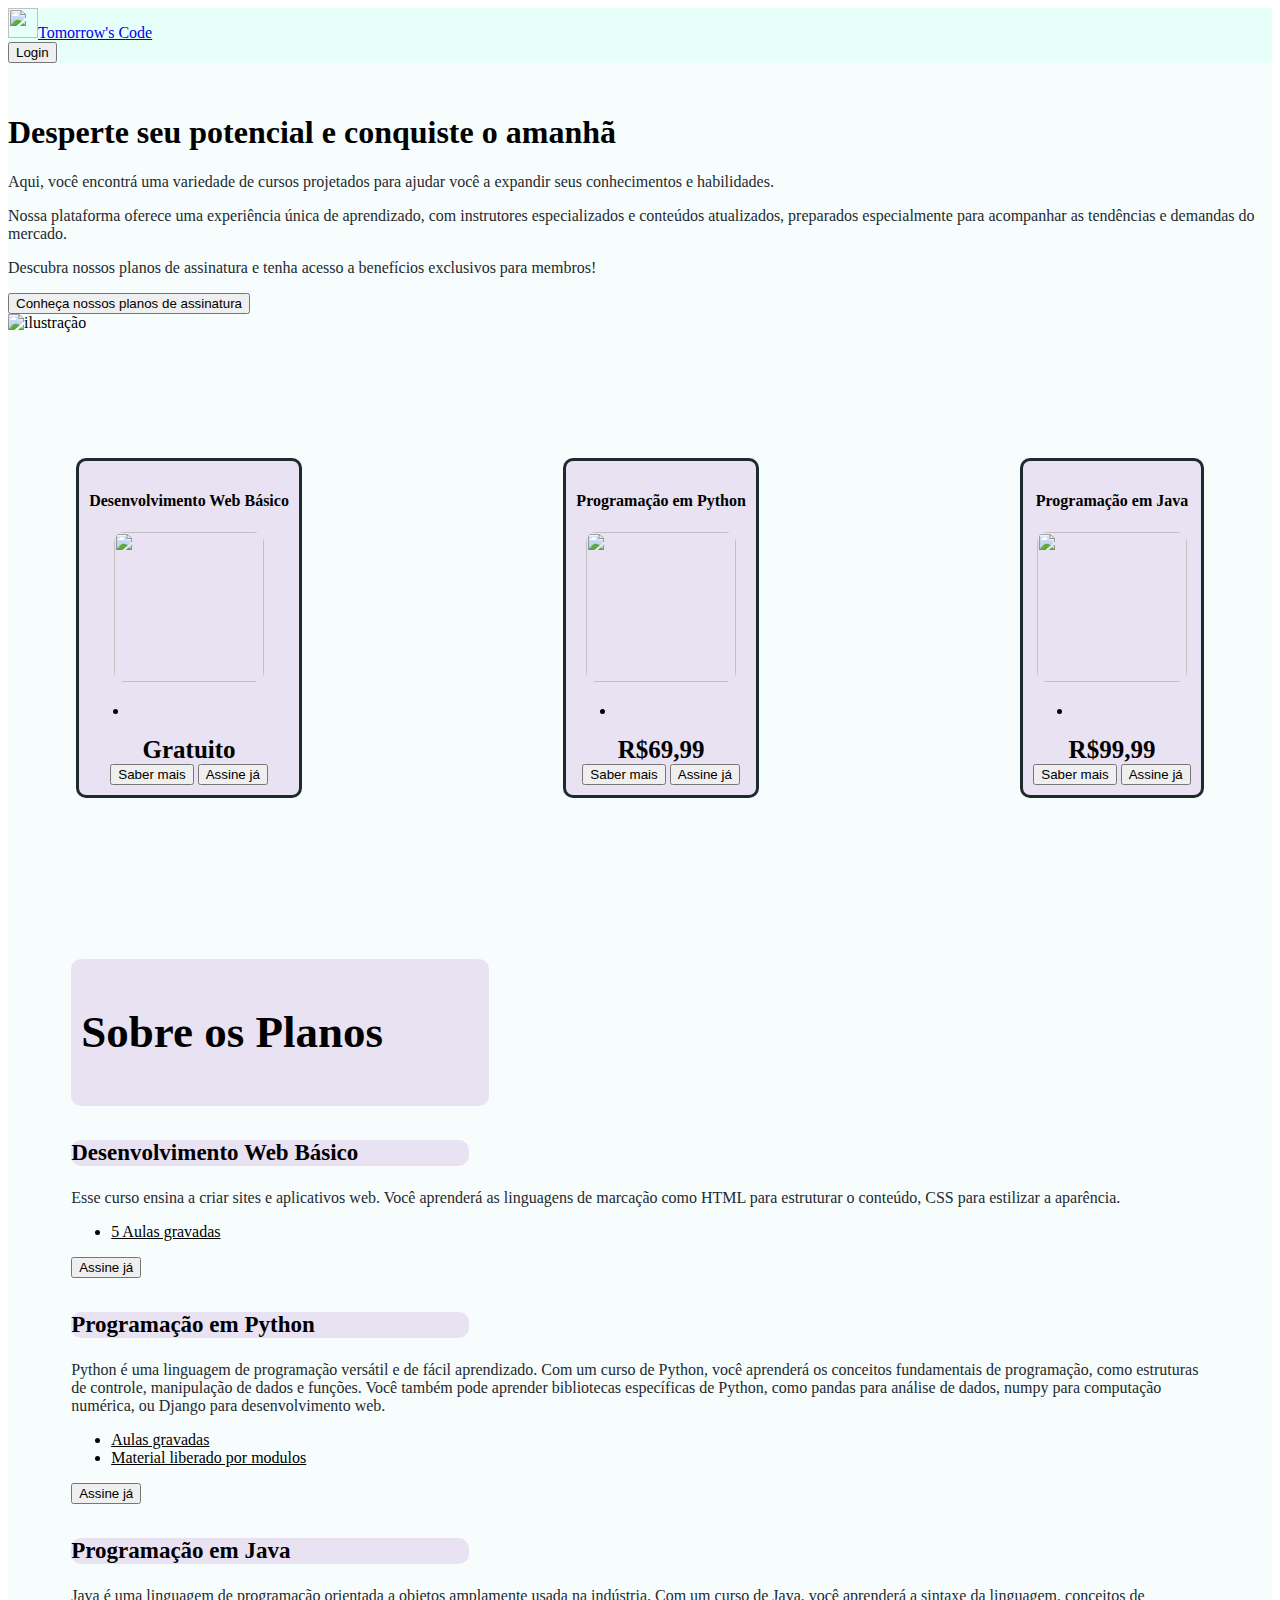
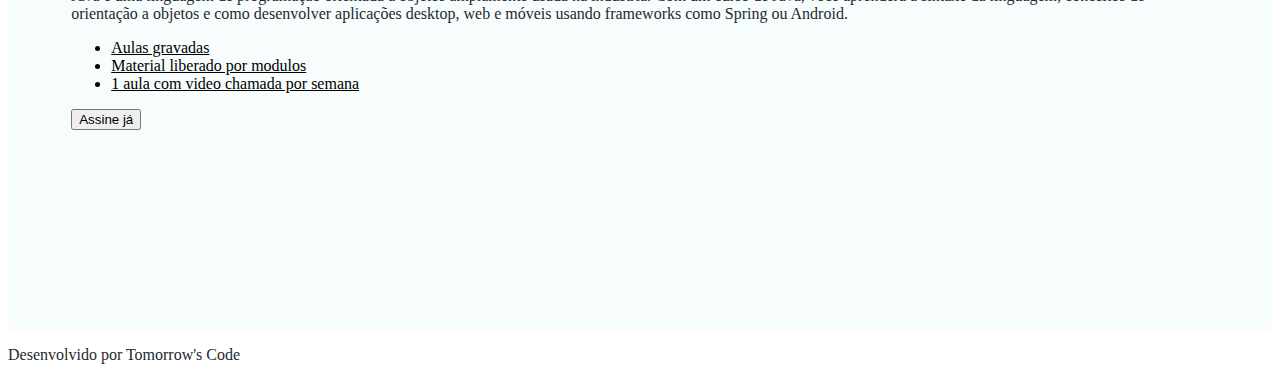
==== commit 817fc6f5: "correção de caminhos" ====
--- a/index.html
+++ b/index.html
@@ -5,8 +5,8 @@
     <meta charset="UTF-8" />
     <meta name="viewport" content="width=device-width, initial-scale=1.0" />
     <!--Link CSS-->
-    <link rel="stylesheet" href="./css/index.css" />
-    <link rel="stylesheet" href="./css/reset.css" />
+    <link rel="stylesheet" href="./src/styles/index.css" />
+    <link rel="stylesheet" href="./src/styles/reset.css" />
 
     <!--link e scripts do Bootstrap-->
     <link rel="stylesheet" href="https://stackpath.bootstrapcdn.com/bootstrap/4.1.3/css/bootstrap.min.css"
@@ -32,13 +32,13 @@
         <nav class="navbar justify-content-lg-between" style="background-color: #e6fff9">
             <!--logotipo-->
             <a class="navbar-brand" href="./index.html">
-                <img src="./assets/logo.svg" width="30" height="30" alt="" />Tomorrow's Code
+                <img src="./src/assets/logo.svg" width="30" height="30" alt="" />Tomorrow's Code
             </a>
 
             <!--Nav links-->
             <div class="justify-content-lg-between">
                 <!--Botão de login-->
-                <a href="./html/login.html">
+                <a href="./src/pages/login.html">
                     <button type="button" class="btn btn-outline-info">Login</button>
                 </a>
                 <!-- Botão de cadastro
@@ -81,7 +81,7 @@
                     </div>
                 </div>
                 <div class="col-lg-6">
-                    <img src="./assets/ilutracao-home.svg" alt="ilustração" />
+                    <img src="./src/assets/ilutracao-home.svg" alt="ilustração" />
                 </div>
             </div>
         </div>
@@ -89,38 +89,38 @@
         <section class="planos" id="planos">
             <div class="cardPlano">
                 <h4>Desenvolvimento Web Básico</h4>
-                <img class="imagens" src="./assets/21864184_6502423.jpg" />
+                <img class="imagens" src="./src/assets/21864184_6502423.jpg" />
                 <ul>
                     <li></li>
                 </ul>
                 <b>Gratuito</b>
                 <div>
                     <a href="#sessao1"><button class="btn btn-outline-info">Saber mais</button></a>
-                    <a href="./html/cadastro.html"><button class="btn-info btn">Assine já</button></a>
+                    <a href="./src/pages/cadastro.html"><button class="btn-info btn">Assine já</button></a>
                 </div>
             </div>
             <div class="cardPlano">
                 <h4>Programação em Python</h4>
-                <img class="imagens" src="./assets/5718903_2926563.jpg" />
+                <img class="imagens" src="./src/assets/5718903_2926563.jpg" />
                 <ul>
                     <li></li>
                 </ul>
                 <b>R$69,99</b>
                 <div>
                     <a href="#sessao2"><button class="btn btn-outline-info">Saber mais</button></a>
-                    <a href="./html/cadastro.html"><button class="btn-info btn">Assine já</button></a>
+                    <a href="./src/pages/cadastro.html"><button class="btn-info btn">Assine já</button></a>
                 </div>
             </div>
             <div class="cardPlano">
                 <h4>Programação em Java</h4>
-                <img class="imagens" src="./assets/6572420_3301602.jpg" />
+                <img class="imagens" src="./src/assets/6572420_3301602.jpg" />
                 <ul>
                     <li></li>
                 </ul>
                 <b>R$99,99</b>
                 <div>
                     <a href="#sessao3"><button class="btn btn-outline-info">Saber mais</button></a>
-                    <a href="./html/cadastro.html"><button class="btn-info btn">Assine já</button></a>
+                    <a href="./src/pages/cadastro.html"><button class="btn-info btn">Assine já</button></a>
                 </div>
             </div>
         </section>
@@ -139,7 +139,7 @@
                 <ul class="lista">
                     <li>5 Aulas gravadas</li>
                 </ul>
-                <a href="./html/cadastro.html">
+                <a href="./src/pages/cadastro.html">
                     <button class="btn-info btn">Assine já</button></a>
             </div>
             <div class="descricaoPlano" id="sessao2">
@@ -157,7 +157,7 @@
                     <li>Aulas gravadas</li>
                     <li>Material liberado por modulos</li>
                 </ul>
-                <a href="./html/cadastro.html"><button class="btn-info btn">Assine já</button></a>
+                <a href="./src/pages/cadastro.html"><button class="btn-info btn">Assine já</button></a>
             </div>
             <div class="descricaoPlano" id="sessao3">
                 <h3 class="tituloSobrePlanos">Programação em Java</h3>
@@ -173,7 +173,7 @@
                     <li>Material liberado por modulos</li>
                     <li>1 aula com video chamada por semana</li>
                 </ul>
-                <a href="./html/cadastro.html"><button class="btn-info btn">Assine já</button></a>
+                <a href="./src/pages/cadastro.html"><button class="btn-info btn">Assine já</button></a>
             </div>
         </section>
     </main>
--- a/src/styles/index.css
+++ b/src/styles/index.css
@@ -0,0 +1,78 @@
+/* -------------------------------------------------- Estilização do corpo --- */
+main {
+  background-color: #f7fdfc;
+  margin: 0px auto;
+  padding: 30px 0;
+}
+
+p {
+  color: #1d2a30;
+}
+
+.btn-info {
+  margin: 0 !important;
+}
+
+/* ----------------------------------------------------- Estilização dos Cards de preço ---- */
+.planos {
+  display: flex;
+  flex-direction: row;
+  justify-content: space-between;
+  margin: 8% auto;
+  padding: 20px;
+  width: 90%;
+}
+
+.cardPlano {
+  border: solid #1d2a30;
+  text-align: center;
+  margin: 5px;
+  width: fit-content;
+  height: auto;
+  border-radius: 10px;
+  padding: 10px;
+  background-color: #e8e2f2;
+}
+
+b {
+  font-size: 25px;
+}
+
+/* -------------------------------------------------------- Estilização das imagens dispostas no cards de preço --- */
+
+.imagens {
+  width: 150px;
+  height: 150px;
+  margin: auto;
+  border-radius: 10px;
+}
+
+/* ------------------------------------------------------- Estilização dos blocos explicativos dos planos ----- */
+
+.sobreOsPlanos {
+  padding: 20px;
+  width: 90%;
+  padding: 10px;
+  margin: 10% auto;
+}
+.tituloDescricao {
+  font-size: 30px;
+  background-color: #e8e2f2;
+  width: 35%;
+  border-radius: 10px;
+  padding: 10px;
+}
+.tituloSobrePlanos {
+  font-size: 23px;
+  background-color: #e8e2f2;
+  width: 35%;
+  border-radius: 10px;
+}
+
+.descricaoPlano {
+  margin: 3% auto;
+  border-radius: 8%;
+}
+.lista{
+    text-decoration: underline;
+}
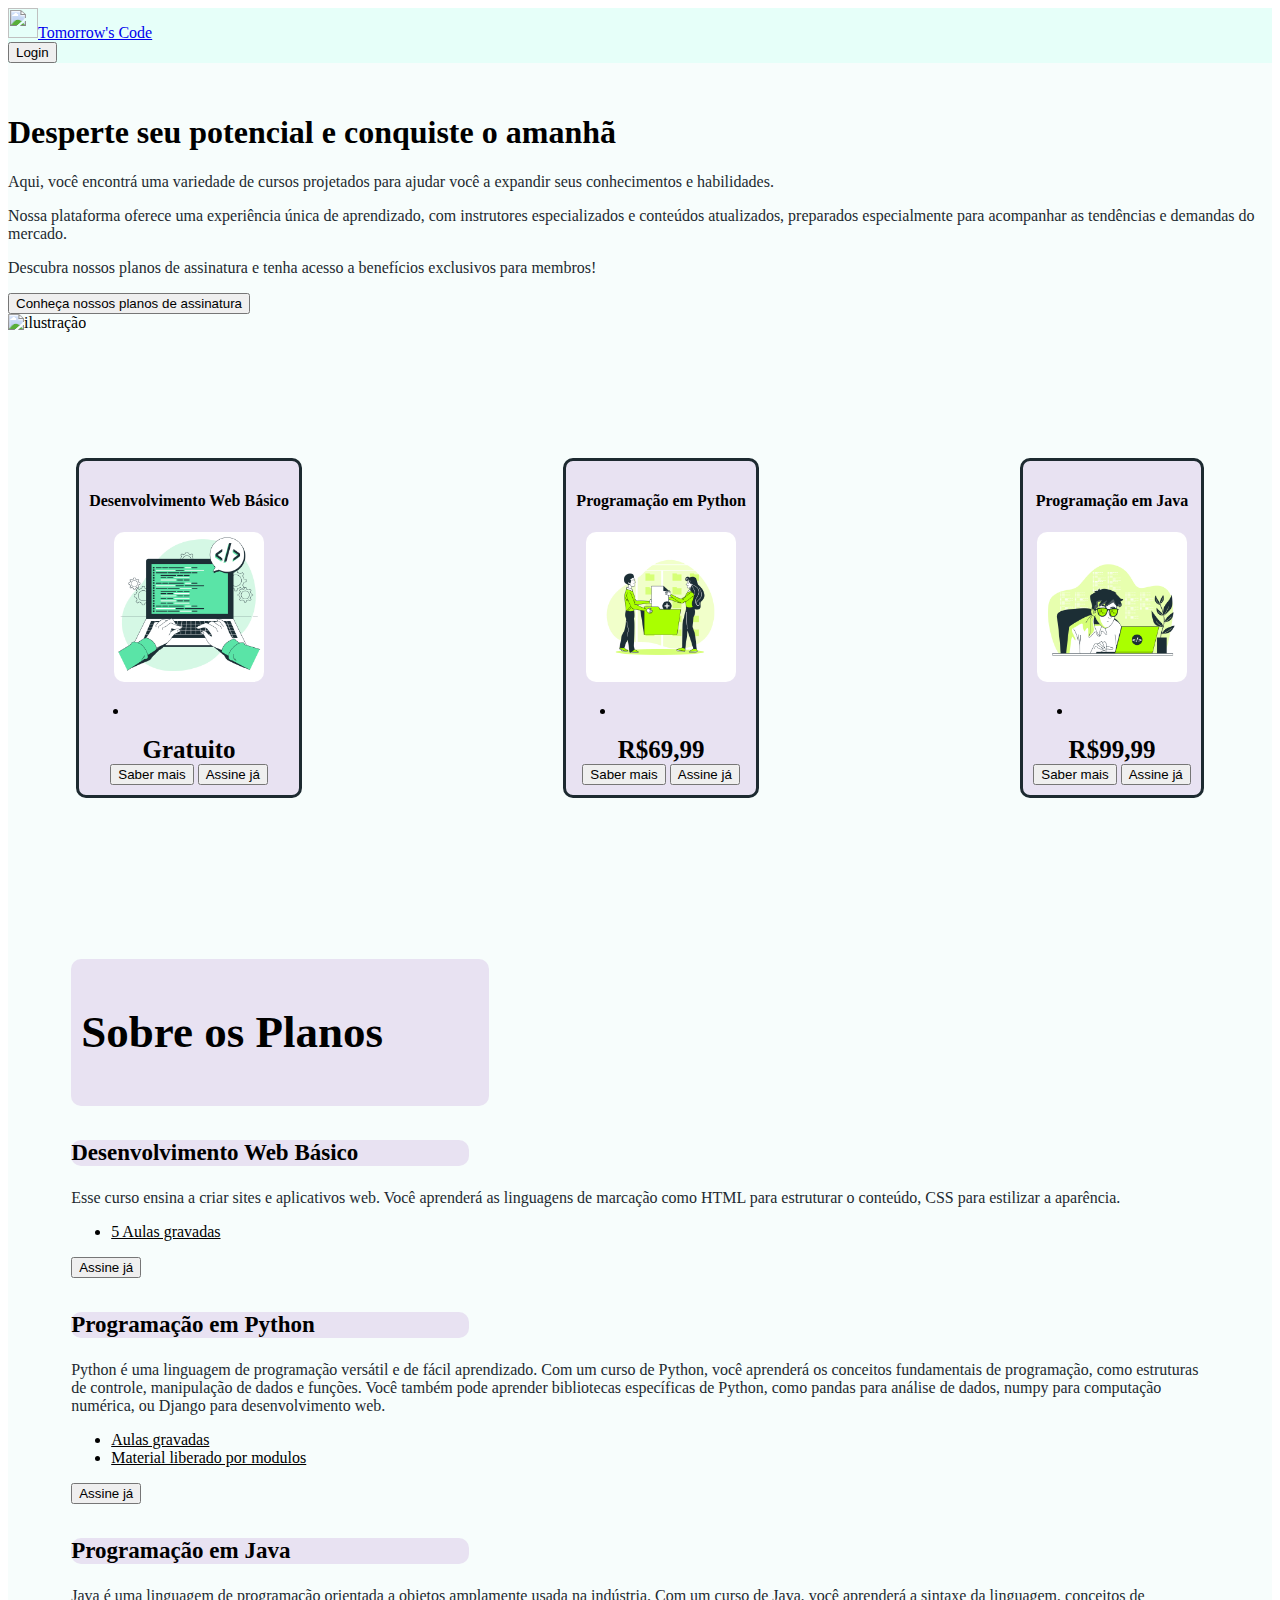
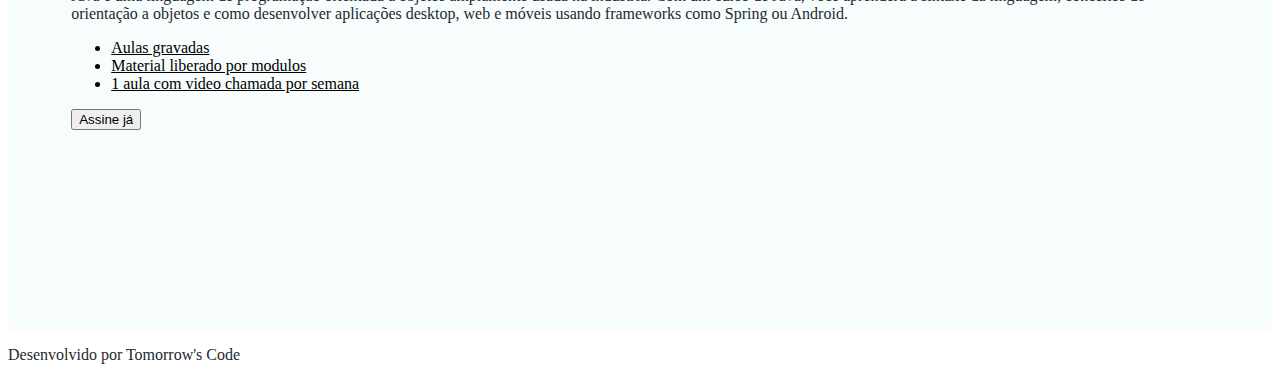
==== commit 65928c6f: "correção de nome das imagens" ====
--- a/index.html
+++ b/index.html
@@ -89,7 +89,7 @@
         <section class="planos" id="planos">
             <div class="cardPlano">
                 <h4>Desenvolvimento Web Básico</h4>
-                <img class="imagens" src="./src/assets/21864184_6502423.jpg" />
+                <img class="imagens" src="./src/assets/computador.jpg" />
                 <ul>
                     <li></li>
                 </ul>
@@ -101,7 +101,7 @@
             </div>
             <div class="cardPlano">
                 <h4>Programação em Python</h4>
-                <img class="imagens" src="./src/assets/5718903_2926563.jpg" />
+                <img class="imagens" src="./src/assets/pasta.jpg" />
                 <ul>
                     <li></li>
                 </ul>
@@ -113,7 +113,7 @@
             </div>
             <div class="cardPlano">
                 <h4>Programação em Java</h4>
-                <img class="imagens" src="./src/assets/6572420_3301602.jpg" />
+                <img class="imagens" src="./src/assets/nerd.jpg" />
                 <ul>
                     <li></li>
                 </ul>
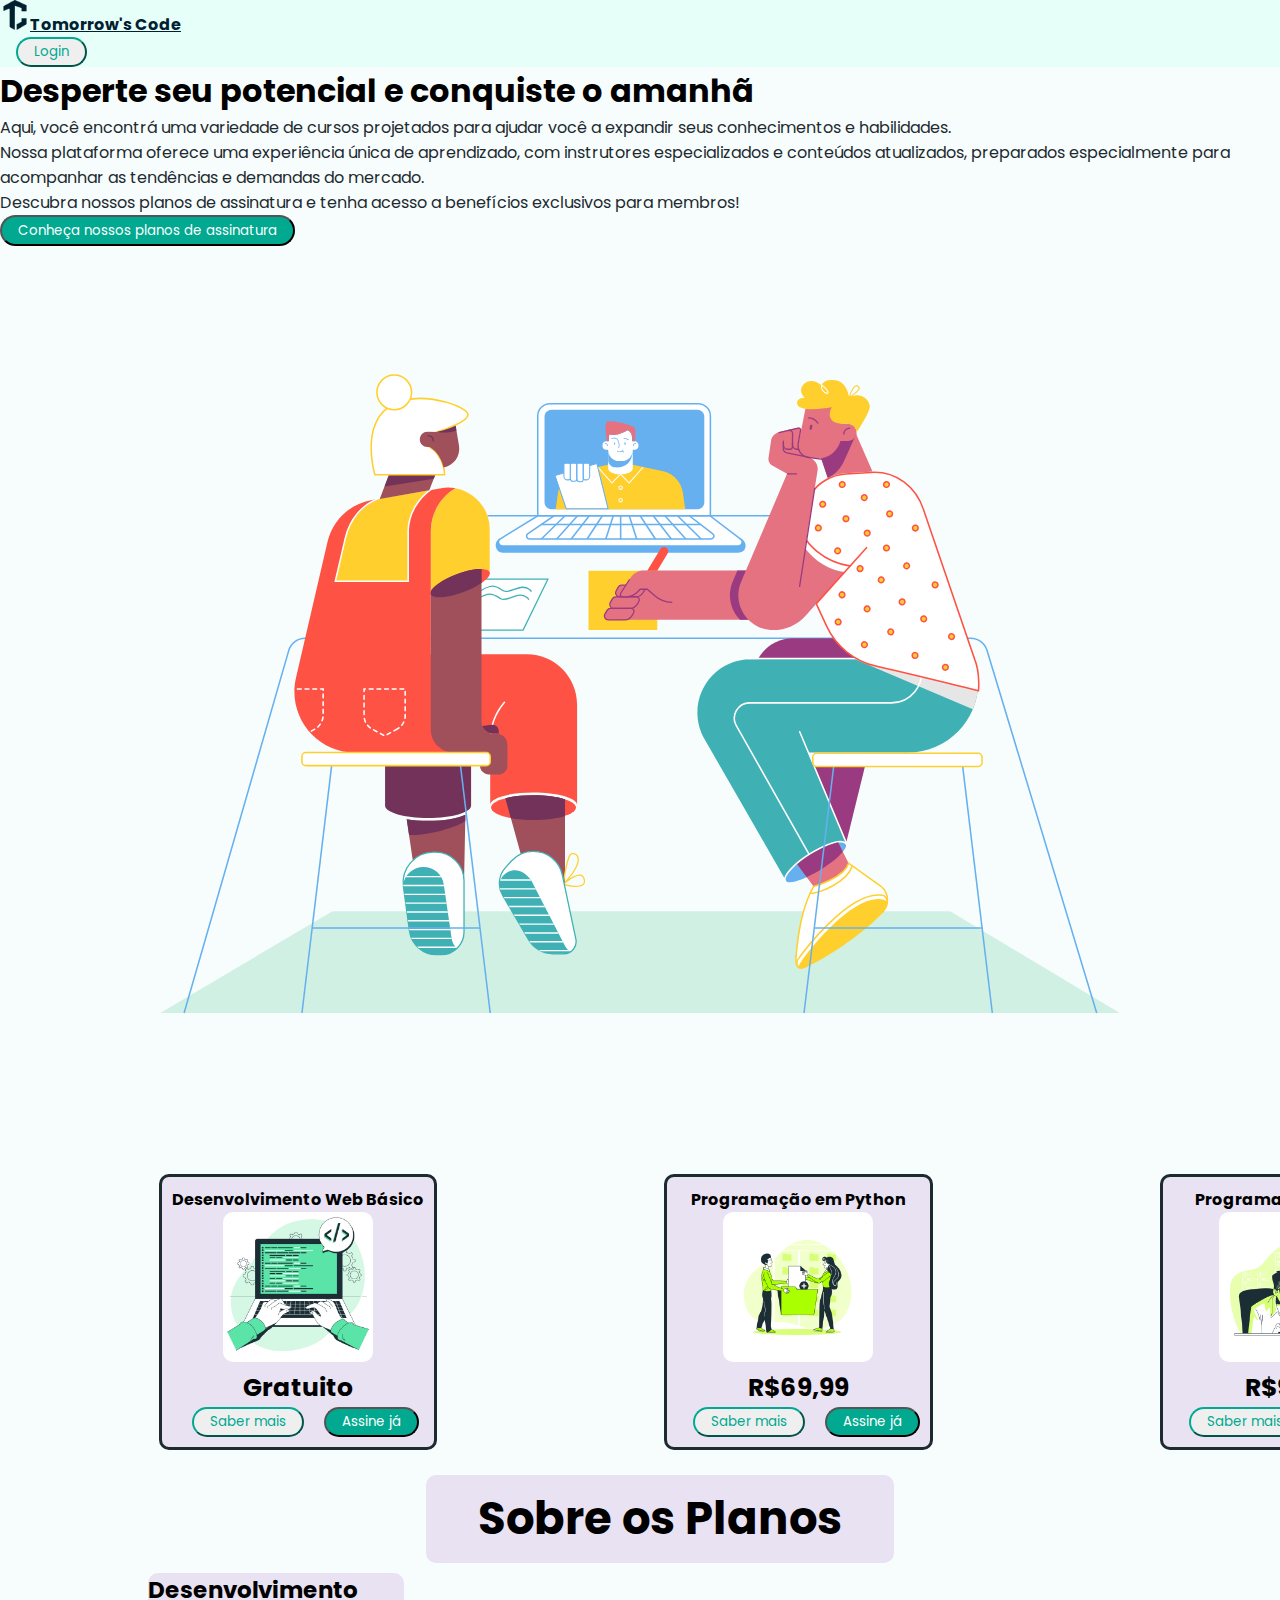
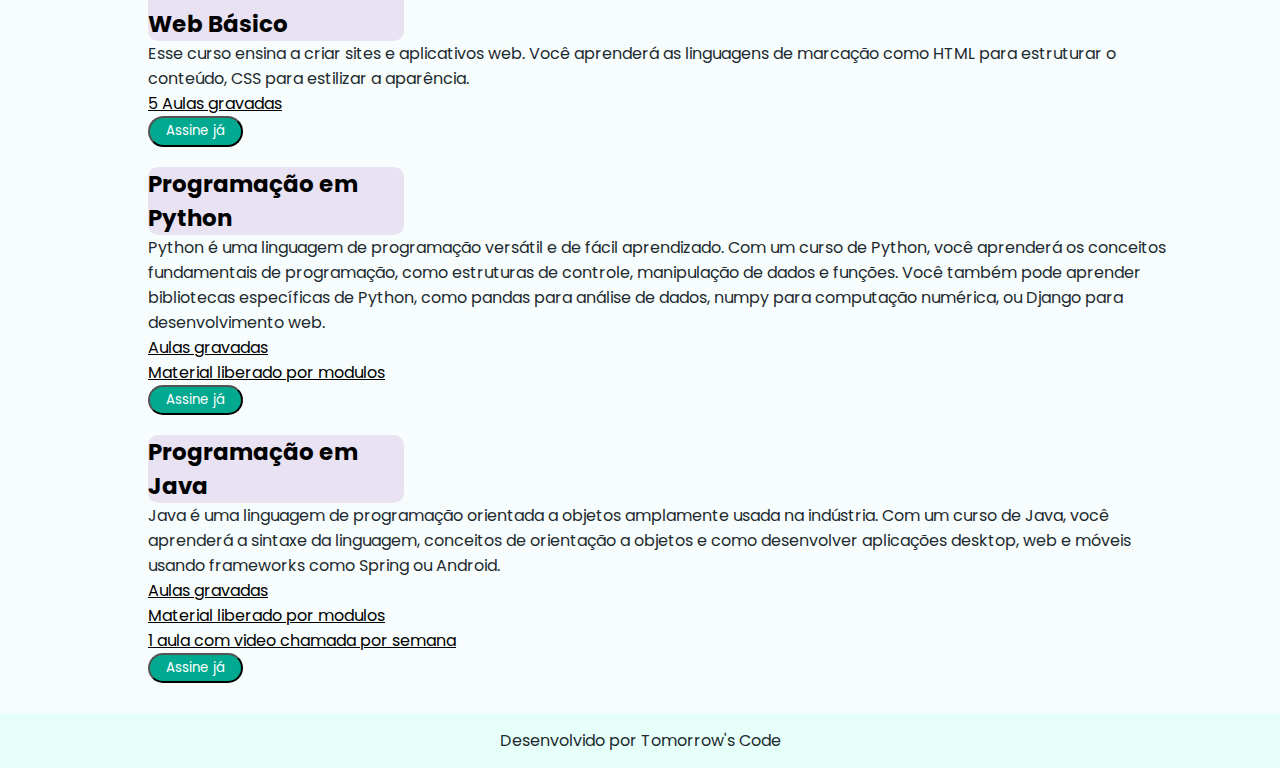
==== commit 19f50e4a: "Merge pull request #18 from VictorVechi/development" ====
--- a/index.html
+++ b/index.html
@@ -7,6 +7,7 @@
     <!--Link CSS-->
     <link rel="stylesheet" href="./src/styles/index.css" />
     <link rel="stylesheet" href="./src/styles/reset.css" />
+    <link rel="stylesheet" href="./src/styles/media-index.css" />
 
     <!--link e scripts do Bootstrap-->
     <link rel="stylesheet" href="https://stackpath.bootstrapcdn.com/bootstrap/4.1.3/css/bootstrap.min.css"
--- a/src/styles/index.css
+++ b/src/styles/index.css
@@ -1,8 +1,6 @@
 /* -------------------------------------------------- Estilização do corpo --- */
 main {
   background-color: #f7fdfc;
-  margin: 0px auto;
-  padding: 30px 0;
 }
 
 p {
@@ -18,9 +16,8 @@
   display: flex;
   flex-direction: row;
   justify-content: space-between;
-  margin: 8% auto;
-  padding: 20px;
-  width: 90%;
+  padding: 20px 12% 0 12%;
+  width: 100%;
 }
 
 .cardPlano {
@@ -50,29 +47,35 @@
 /* ------------------------------------------------------- Estilização dos blocos explicativos dos planos ----- */
 
 .sobreOsPlanos {
+  width: 100%;
+  display: flex;
+  flex-direction: column;
+  align-items: center;
   padding: 20px;
-  width: 90%;
-  padding: 10px;
-  margin: 10% auto;
 }
+
 .tituloDescricao {
   font-size: 30px;
   background-color: #e8e2f2;
   width: 35%;
   border-radius: 10px;
   padding: 10px;
+  text-align: center;
 }
+
 .tituloSobrePlanos {
   font-size: 23px;
   background-color: #e8e2f2;
-  width: 35%;
+  width: 25%;
   border-radius: 10px;
 }
 
 .descricaoPlano {
-  margin: 3% auto;
   border-radius: 8%;
+  width: 80%;
+  padding: 10px;
 }
-.lista{
-    text-decoration: underline;
-}
+
+.lista {
+  text-decoration: underline;
+}--- a/src/styles/media-index.css
+++ b/src/styles/media-index.css
@@ -0,0 +1,27 @@
+@media screen and (max-width: 768px) {
+    .planos {
+        flex-direction: column;
+    }
+
+    h1 {
+        font-size: 22pt !important;
+    }
+
+    .planos {
+        justify-content: center;
+        align-items: center;
+    }
+
+    .cardPlano {
+        width: 100%;
+    }
+
+    .tituloDescricao {
+        width: 100%;
+    }
+
+    .tituloSobrePlanos {
+        width: fit-content;
+    }
+}
+    